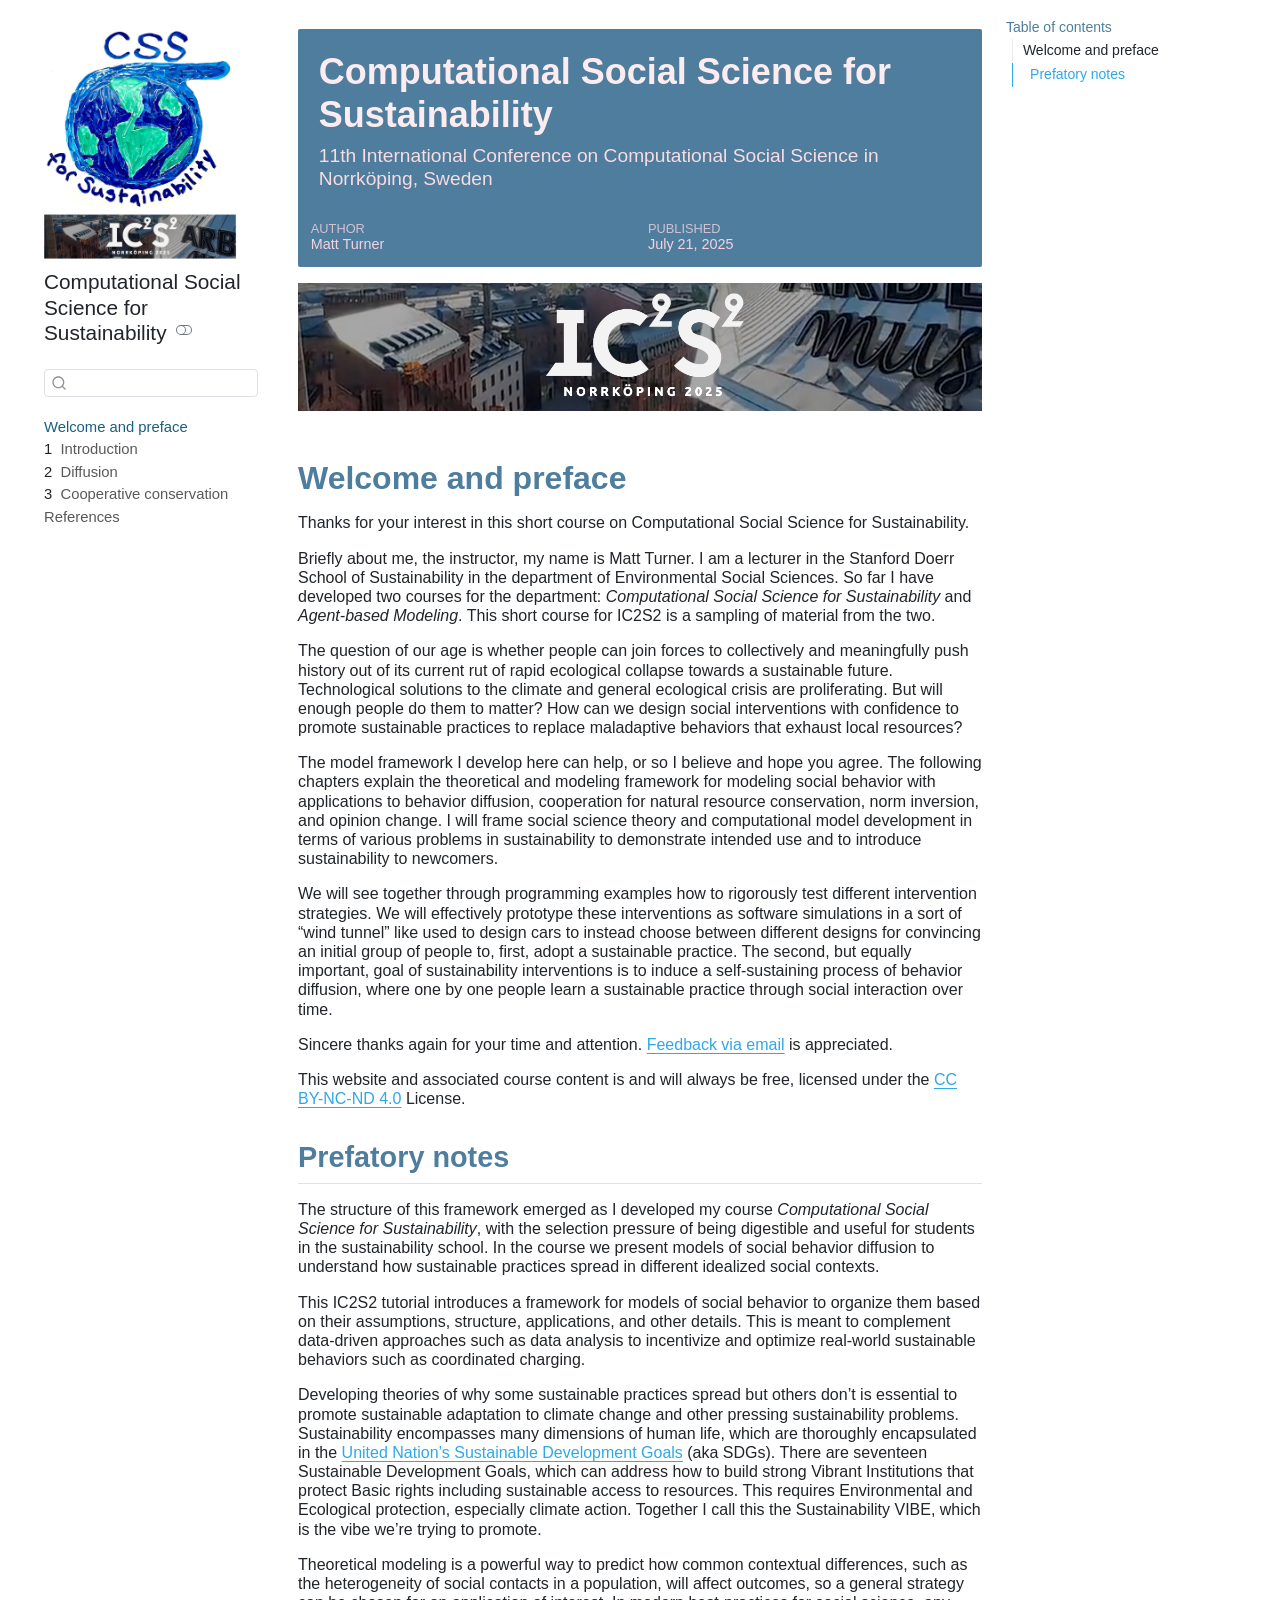
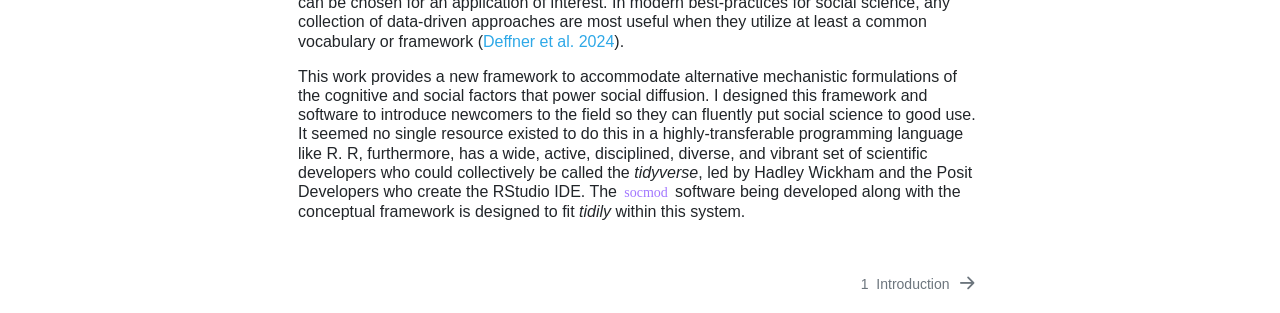
==== index.html @ 948d18f7 "Built site for gh-pages" ====
<!DOCTYPE html>
<html xmlns="http://www.w3.org/1999/xhtml" lang="en" xml:lang="en"><head>

<meta charset="utf-8">
<meta name="generator" content="quarto-1.7.27">

<meta name="viewport" content="width=device-width, initial-scale=1.0, user-scalable=yes">

<meta name="author" content="Matt Turner">
<meta name="dcterms.date" content="2025-07-21">

<title>Computational Social Science for Sustainability</title>
<style>
code{white-space: pre-wrap;}
span.smallcaps{font-variant: small-caps;}
div.columns{display: flex; gap: min(4vw, 1.5em);}
div.column{flex: auto; overflow-x: auto;}
div.hanging-indent{margin-left: 1.5em; text-indent: -1.5em;}
ul.task-list{list-style: none;}
ul.task-list li input[type="checkbox"] {
  width: 0.8em;
  margin: 0 0.8em 0.2em -1em; /* quarto-specific, see https://github.com/quarto-dev/quarto-cli/issues/4556 */ 
  vertical-align: middle;
}
/* CSS for citations */
div.csl-bib-body { }
div.csl-entry {
  clear: both;
  margin-bottom: 0em;
}
.hanging-indent div.csl-entry {
  margin-left:2em;
  text-indent:-2em;
}
div.csl-left-margin {
  min-width:2em;
  float:left;
}
div.csl-right-inline {
  margin-left:2em;
  padding-left:1em;
}
div.csl-indent {
  margin-left: 2em;
}</style>


<script src="site_libs/quarto-nav/quarto-nav.js"></script>
<script src="site_libs/quarto-nav/headroom.min.js"></script>
<script src="site_libs/clipboard/clipboard.min.js"></script>
<script src="site_libs/quarto-search/autocomplete.umd.js"></script>
<script src="site_libs/quarto-search/fuse.min.js"></script>
<script src="site_libs/quarto-search/quarto-search.js"></script>
<meta name="quarto:offset" content="./">
<link href="./intro.html" rel="next">
<script src="site_libs/quarto-html/quarto.js" type="module"></script>
<script src="site_libs/quarto-html/tabsets/tabsets.js" type="module"></script>
<script src="site_libs/quarto-html/popper.min.js"></script>
<script src="site_libs/quarto-html/tippy.umd.min.js"></script>
<script src="site_libs/quarto-html/anchor.min.js"></script>
<link href="site_libs/quarto-html/tippy.css" rel="stylesheet">
<link href="site_libs/quarto-html/quarto-syntax-highlighting-461959a8d42c1557bf4d45ac26041a3a.css" rel="stylesheet" class="quarto-color-scheme" id="quarto-text-highlighting-styles">
<link href="site_libs/quarto-html/quarto-syntax-highlighting-dark-b2ac4f073dc9ae3e7c4033d9166d02d9.css" rel="stylesheet" class="quarto-color-scheme quarto-color-alternate" id="quarto-text-highlighting-styles">
<link href="site_libs/quarto-html/quarto-syntax-highlighting-461959a8d42c1557bf4d45ac26041a3a.css" rel="stylesheet" class="quarto-color-scheme-extra" id="quarto-text-highlighting-styles">
<script src="site_libs/bootstrap/bootstrap.min.js"></script>
<link href="site_libs/bootstrap/bootstrap-icons.css" rel="stylesheet">
<link href="site_libs/bootstrap/bootstrap-3e77b230ce543805660c2f380925b0fe.min.css" rel="stylesheet" append-hash="true" class="quarto-color-scheme" id="quarto-bootstrap" data-mode="light">
<link href="site_libs/bootstrap/bootstrap-dark-8c6691cb4d7a5429a410e69681080e83.min.css" rel="stylesheet" append-hash="true" class="quarto-color-scheme quarto-color-alternate" id="quarto-bootstrap" data-mode="dark">
<link href="site_libs/bootstrap/bootstrap-3e77b230ce543805660c2f380925b0fe.min.css" rel="stylesheet" append-hash="true" class="quarto-color-scheme-extra" id="quarto-bootstrap" data-mode="light">
<script id="quarto-search-options" type="application/json">{
  "location": "sidebar",
  "copy-button": false,
  "collapse-after": 3,
  "panel-placement": "start",
  "type": "textbox",
  "limit": 50,
  "keyboard-shortcut": [
    "f",
    "/",
    "s"
  ],
  "show-item-context": false,
  "language": {
    "search-no-results-text": "No results",
    "search-matching-documents-text": "matching documents",
    "search-copy-link-title": "Copy link to search",
    "search-hide-matches-text": "Hide additional matches",
    "search-more-match-text": "more match in this document",
    "search-more-matches-text": "more matches in this document",
    "search-clear-button-title": "Clear",
    "search-text-placeholder": "",
    "search-detached-cancel-button-title": "Cancel",
    "search-submit-button-title": "Submit",
    "search-label": "Search"
  }
}</script>
<!-- header.html -->
<link rel="stylesheet" href="https://fonts.googleapis.com/css2?family=Inter:wght@200;300;400;500;600;700&amp;family=Source+Code+Pro:wght@400;500;600;700&amp;display=swap">



</head>

<body class="nav-sidebar floating quarto-light"><script id="quarto-html-before-body" type="application/javascript">
    const toggleBodyColorMode = (bsSheetEl) => {
      const mode = bsSheetEl.getAttribute("data-mode");
      const bodyEl = window.document.querySelector("body");
      if (mode === "dark") {
        bodyEl.classList.add("quarto-dark");
        bodyEl.classList.remove("quarto-light");
      } else {
        bodyEl.classList.add("quarto-light");
        bodyEl.classList.remove("quarto-dark");
      }
    }
    const toggleBodyColorPrimary = () => {
      const bsSheetEl = window.document.querySelector("link#quarto-bootstrap:not([rel=disabled-stylesheet])");
      if (bsSheetEl) {
        toggleBodyColorMode(bsSheetEl);
      }
    }
    window.setColorSchemeToggle = (alternate) => {
      const toggles = window.document.querySelectorAll('.quarto-color-scheme-toggle');
      for (let i=0; i < toggles.length; i++) {
        const toggle = toggles[i];
        if (toggle) {
          if (alternate) {
            toggle.classList.add("alternate");
          } else {
            toggle.classList.remove("alternate");
          }
        }
      }
    };
    const toggleColorMode = (alternate) => {
      // Switch the stylesheets
      const primaryStylesheets = window.document.querySelectorAll('link.quarto-color-scheme:not(.quarto-color-alternate)');
      const alternateStylesheets = window.document.querySelectorAll('link.quarto-color-scheme.quarto-color-alternate');
      manageTransitions('#quarto-margin-sidebar .nav-link', false);
      if (alternate) {
        // note: dark is layered on light, we don't disable primary!
        enableStylesheet(alternateStylesheets);
        for (const sheetNode of alternateStylesheets) {
          if (sheetNode.id === "quarto-bootstrap") {
            toggleBodyColorMode(sheetNode);
          }
        }
      } else {
        disableStylesheet(alternateStylesheets);
        enableStylesheet(primaryStylesheets)
        toggleBodyColorPrimary();
      }
      manageTransitions('#quarto-margin-sidebar .nav-link', true);
      // Switch the toggles
      window.setColorSchemeToggle(alternate)
      // Hack to workaround the fact that safari doesn't
      // properly recolor the scrollbar when toggling (#1455)
      if (navigator.userAgent.indexOf('Safari') > 0 && navigator.userAgent.indexOf('Chrome') == -1) {
        manageTransitions("body", false);
        window.scrollTo(0, 1);
        setTimeout(() => {
          window.scrollTo(0, 0);
          manageTransitions("body", true);
        }, 40);
      }
    }
    const disableStylesheet = (stylesheets) => {
      for (let i=0; i < stylesheets.length; i++) {
        const stylesheet = stylesheets[i];
        stylesheet.rel = 'disabled-stylesheet';
      }
    }
    const enableStylesheet = (stylesheets) => {
      for (let i=0; i < stylesheets.length; i++) {
        const stylesheet = stylesheets[i];
        if(stylesheet.rel !== 'stylesheet') { // for Chrome, which will still FOUC without this check
          stylesheet.rel = 'stylesheet';
        }
      }
    }
    const manageTransitions = (selector, allowTransitions) => {
      const els = window.document.querySelectorAll(selector);
      for (let i=0; i < els.length; i++) {
        const el = els[i];
        if (allowTransitions) {
          el.classList.remove('notransition');
        } else {
          el.classList.add('notransition');
        }
      }
    }
    const isFileUrl = () => {
      return window.location.protocol === 'file:';
    }
    window.hasAlternateSentinel = () => {
      let styleSentinel = getColorSchemeSentinel();
      if (styleSentinel !== null) {
        return styleSentinel === "alternate";
      } else {
        return false;
      }
    }
    const setStyleSentinel = (alternate) => {
      const value = alternate ? "alternate" : "default";
      if (!isFileUrl()) {
        window.localStorage.setItem("quarto-color-scheme", value);
      } else {
        localAlternateSentinel = value;
      }
    }
    const getColorSchemeSentinel = () => {
      if (!isFileUrl()) {
        const storageValue = window.localStorage.getItem("quarto-color-scheme");
        return storageValue != null ? storageValue : localAlternateSentinel;
      } else {
        return localAlternateSentinel;
      }
    }
    const toggleGiscusIfUsed = (isAlternate, darkModeDefault) => {
      const baseTheme = document.querySelector('#giscus-base-theme')?.value ?? 'light';
      const alternateTheme = document.querySelector('#giscus-alt-theme')?.value ?? 'dark';
      let newTheme = '';
      if(darkModeDefault) {
        newTheme = isAlternate ? baseTheme : alternateTheme;
      } else {
        newTheme = isAlternate ? alternateTheme : baseTheme;
      }
      const changeGiscusTheme = () => {
        // From: https://github.com/giscus/giscus/issues/336
        const sendMessage = (message) => {
          const iframe = document.querySelector('iframe.giscus-frame');
          if (!iframe) return;
          iframe.contentWindow.postMessage({ giscus: message }, 'https://giscus.app');
        }
        sendMessage({
          setConfig: {
            theme: newTheme
          }
        });
      }
      const isGiscussLoaded = window.document.querySelector('iframe.giscus-frame') !== null;
      if (isGiscussLoaded) {
        changeGiscusTheme();
      }
    };
    const darkModeDefault = false;
      document.querySelector('link#quarto-text-highlighting-styles.quarto-color-scheme-extra').rel = 'disabled-stylesheet';
      document.querySelector('link#quarto-bootstrap.quarto-color-scheme-extra').rel = 'disabled-stylesheet';
    let localAlternateSentinel = darkModeDefault ? 'alternate' : 'default';
    // Dark / light mode switch
    window.quartoToggleColorScheme = () => {
      // Read the current dark / light value
      let toAlternate = !window.hasAlternateSentinel();
      toggleColorMode(toAlternate);
      setStyleSentinel(toAlternate);
      toggleGiscusIfUsed(toAlternate, darkModeDefault);
    };
    // Switch to dark mode if need be
    if (window.hasAlternateSentinel()) {
      toggleColorMode(true);
    } else {
      toggleColorMode(false);
    }
  </script>

<div id="quarto-search-results"></div>
  <header id="quarto-header" class="headroom fixed-top">
  <nav class="quarto-secondary-nav">
    <div class="container-fluid d-flex">
      <button type="button" class="quarto-btn-toggle btn" data-bs-toggle="collapse" role="button" data-bs-target=".quarto-sidebar-collapse-item" aria-controls="quarto-sidebar" aria-expanded="false" aria-label="Toggle sidebar navigation" onclick="if (window.quartoToggleHeadroom) { window.quartoToggleHeadroom(); }">
        <i class="bi bi-layout-text-sidebar-reverse"></i>
      </button>
        <nav class="quarto-page-breadcrumbs" aria-label="breadcrumb"><ol class="breadcrumb"><li class="breadcrumb-item"><a href="./index.html">Welcome and preface</a></li></ol></nav>
        <a class="flex-grow-1" role="navigation" data-bs-toggle="collapse" data-bs-target=".quarto-sidebar-collapse-item" aria-controls="quarto-sidebar" aria-expanded="false" aria-label="Toggle sidebar navigation" onclick="if (window.quartoToggleHeadroom) { window.quartoToggleHeadroom(); }">      
        </a>
      <button type="button" class="btn quarto-search-button" aria-label="Search" onclick="window.quartoOpenSearch();">
        <i class="bi bi-search"></i>
      </button>
    </div>
  </nav>
</header>
<!-- content -->
<div id="quarto-content" class="quarto-container page-columns page-rows-contents page-layout-article">
<!-- sidebar -->
  <nav id="quarto-sidebar" class="sidebar collapse collapse-horizontal quarto-sidebar-collapse-item sidebar-navigation floating overflow-auto">
    <div class="pt-lg-2 mt-2 text-left sidebar-header sidebar-header-stacked">
      <a href="./index.html" class="sidebar-logo-link">
      <img src="./css4s-logo-2.png" alt="" class="sidebar-logo py-0 d-lg-inline d-none">
      </a>
    <div class="sidebar-title mb-0 py-0">
      <a href="./">Computational Social Science for Sustainability</a> 
        <div class="sidebar-tools-main">
  <a href="" class="quarto-color-scheme-toggle quarto-navigation-tool  px-1" onclick="window.quartoToggleColorScheme(); return false;" title="Toggle dark mode"><i class="bi"></i></a>
</div>
    </div>
      </div>
        <div class="mt-2 flex-shrink-0 align-items-center">
        <div class="sidebar-search">
        <div id="quarto-search" class="" title="Search"></div>
        </div>
        </div>
    <div class="sidebar-menu-container"> 
    <ul class="list-unstyled mt-1">
        <li class="sidebar-item">
  <div class="sidebar-item-container"> 
  <a href="./index.html" class="sidebar-item-text sidebar-link active">
 <span class="menu-text">Welcome and preface</span></a>
  </div>
</li>
        <li class="sidebar-item">
  <div class="sidebar-item-container"> 
  <a href="./intro.html" class="sidebar-item-text sidebar-link">
 <span class="menu-text"><span class="chapter-number">1</span>&nbsp; <span class="chapter-title">Introduction</span></span></a>
  </div>
</li>
        <li class="sidebar-item">
  <div class="sidebar-item-container"> 
  <a href="./diffusion.html" class="sidebar-item-text sidebar-link">
 <span class="menu-text"><span class="chapter-number">2</span>&nbsp; <span class="chapter-title">Diffusion</span></span></a>
  </div>
</li>
        <li class="sidebar-item">
  <div class="sidebar-item-container"> 
  <a href="./cooperation.html" class="sidebar-item-text sidebar-link">
 <span class="menu-text"><span class="chapter-number">3</span>&nbsp; <span class="chapter-title">Cooperative conservation</span></span></a>
  </div>
</li>
        <li class="sidebar-item">
  <div class="sidebar-item-container"> 
  <a href="./references.html" class="sidebar-item-text sidebar-link">
 <span class="menu-text">References</span></a>
  </div>
</li>
    </ul>
    </div>
</nav>
<div id="quarto-sidebar-glass" class="quarto-sidebar-collapse-item" data-bs-toggle="collapse" data-bs-target=".quarto-sidebar-collapse-item"></div>
<!-- margin-sidebar -->
    <div id="quarto-margin-sidebar" class="sidebar margin-sidebar">
        <nav id="TOC" role="doc-toc" class="toc-active">
    <h2 id="toc-title">Table of contents</h2>
   
  <ul>
  <li><a href="#welcome-and-preface" id="toc-welcome-and-preface" class="nav-link active" data-scroll-target="#welcome-and-preface">Welcome and preface</a>
  <ul class="collapse">
  <li><a href="#prefatory-notes" id="toc-prefatory-notes" class="nav-link" data-scroll-target="#prefatory-notes">Prefatory notes</a></li>
  </ul></li>
  </ul>
</nav>
    </div>
<!-- main -->
<main class="content" id="quarto-document-content">


<header id="title-block-header" class="quarto-title-block default">
<div class="quarto-title">
<h1 class="title">Computational Social Science for Sustainability</h1>
<p class="subtitle lead">11th International Conference on Computational Social Science in Norrköping, Sweden</p>
</div>



<div class="quarto-title-meta">

    <div>
    <div class="quarto-title-meta-heading">Author</div>
    <div class="quarto-title-meta-contents">
             <p>Matt Turner </p>
          </div>
  </div>
    
    <div>
    <div class="quarto-title-meta-heading">Published</div>
    <div class="quarto-title-meta-contents">
      <p class="date">July 21, 2025</p>
    </div>
  </div>
  
    
  </div>
  


</header>


<div class="quarto-figure quarto-figure-center">
<figure class="figure">
<p><img src="IC2S2-Logo-2.png" class="img-fluid quarto-figure quarto-figure-center figure-img" style="width:100.0%"></p>
</figure>
</div>
<section id="welcome-and-preface" class="level1 unnumbered">
<h1 class="unnumbered">Welcome and preface</h1>
<p>Thanks for your interest in this short course on Computational Social Science for Sustainability.</p>
<p>Briefly about me, the instructor, my name is Matt Turner. I am a lecturer in the Stanford Doerr School of Sustainability in the department of Environmental Social Sciences. So far I have developed two courses for the department: <em>Computational Social Science for Sustainability</em> and <em>Agent-based Modeling</em>. This short course for IC2S2 is a sampling of material from the two.</p>
<p>The question of our age is whether people can join forces to collectively and meaningfully push history out of its current rut of rapid ecological collapse towards a sustainable future. Technological solutions to the climate and general ecological crisis are proliferating. But will enough people do them to matter? How can we design social interventions with confidence to promote sustainable practices to replace maladaptive behaviors that exhaust local resources?</p>
<p>The model framework I develop here can help, or so I believe and hope you agree. The following chapters explain the theoretical and modeling framework for modeling social behavior with applications to behavior diffusion, cooperation for natural resource conservation, norm inversion, and opinion change. I will frame social science theory and computational model development in terms of various problems in sustainability to demonstrate intended use and to introduce sustainability to newcomers.</p>
<p>We will see together through programming examples how to rigorously test different intervention strategies. We will effectively prototype these interventions as software simulations in a sort of “wind tunnel” like used to design cars to instead choose between different designs for convincing an initial group of people to, first, adopt a sustainable practice. The second, but equally important, goal of sustainability interventions is to induce a self-sustaining process of behavior diffusion, where one by one people learn a sustainable practice through social interaction over time.</p>
<p>Sincere thanks again for your time and attention. <a href="mailto:maturner@stanford.edu">Feedback via email</a> is appreciated.</p>
<p>This website and associated course content is and will always be free, licensed under the <a href="https://creativecommons.org/licenses/by-nc-nd/4.0/">CC BY-NC-ND 4.0</a> License.</p>
<section id="prefatory-notes" class="level2">
<h2 class="anchored" data-anchor-id="prefatory-notes">Prefatory notes</h2>
<p>The structure of this framework emerged as I developed my course <em>Computational Social Science for Sustainability</em>, with the selection pressure of being digestible and useful for students in the sustainability school. In the course we present models of social behavior diffusion to understand how sustainable practices spread in different idealized social contexts.</p>
<p>This IC2S2 tutorial introduces a framework for models of social behavior to organize them based on their assumptions, structure, applications, and other details. This is meant to complement data-driven approaches such as data analysis to incentivize and optimize real-world sustainable behaviors such as coordinated charging.</p>
<p>Developing theories of why some sustainable practices spread but others don’t is essential to promote sustainable adaptation to climate change and other pressing sustainability problems. Sustainability encompasses many dimensions of human life, which are thoroughly encapsulated in the <a href="https://sdgs.un.org/goals">United Nation’s Sustainable Development Goals</a> (aka SDGs). There are seventeen Sustainable Development Goals, which can address how to build strong Vibrant Institutions that protect Basic rights including sustainable access to resources. This requires Environmental and Ecological protection, especially climate action. Together I call this the Sustainability VIBE, which is the vibe we’re trying to promote.</p>
<p>Theoretical modeling is a powerful way to predict how common contextual differences, such as the heterogeneity of social contacts in a population, will affect outcomes, so a general strategy can be chosen for an application of interest. In modern best-practices for social science, any collection of data-driven approaches are most useful when they utilize at least a common vocabulary or framework <span class="citation" data-cites="Deffner2024">(<a href="references.html#ref-Deffner2024" role="doc-biblioref">Deffner et al. 2024</a>)</span>.</p>
<p>This work provides a new framework to accommodate alternative mechanistic formulations of the cognitive and social factors that power social diffusion. I designed this framework and software to introduce newcomers to the field so they can fluently put social science to good use. It seemed no single resource existed to do this in a highly-transferable programming language like R. R, furthermore, has a wide, active, disciplined, diverse, and vibrant set of scientific developers who could collectively be called the <em>tidyverse</em>, led by Hadley Wickham and the Posit Developers who create the RStudio IDE. The <code>socmod</code> software being developed along with the conceptual framework is designed to fit <em>tidily</em> within this system.</p>


<div id="refs" class="references csl-bib-body hanging-indent" data-entry-spacing="0" role="list" style="display: none">
<div id="ref-Deffner2024" class="csl-entry" role="listitem">
Deffner, Dominik, Natalia Fedorova, Jeffrey Andrews, and Richard McElreath. 2024. <span>“<span class="nocase">Bridging theory and data: A computational workflow for cultural evolution</span>.”</span> <em>Proceedings of the National Academy of Sciences of the United States of America</em> 121 (48): 1–11. <a href="https://doi.org/10.1073/pnas.2322887121">https://doi.org/10.1073/pnas.2322887121</a>.
</div>
</div>
</section>
</section>

</main> <!-- /main -->
<script id="quarto-html-after-body" type="application/javascript">
  window.document.addEventListener("DOMContentLoaded", function (event) {
    // Ensure there is a toggle, if there isn't float one in the top right
    if (window.document.querySelector('.quarto-color-scheme-toggle') === null) {
      const a = window.document.createElement('a');
      a.classList.add('top-right');
      a.classList.add('quarto-color-scheme-toggle');
      a.href = "";
      a.onclick = function() { try { window.quartoToggleColorScheme(); } catch {} return false; };
      const i = window.document.createElement("i");
      i.classList.add('bi');
      a.appendChild(i);
      window.document.body.appendChild(a);
    }
    window.setColorSchemeToggle(window.hasAlternateSentinel())
    const icon = "";
    const anchorJS = new window.AnchorJS();
    anchorJS.options = {
      placement: 'right',
      icon: icon
    };
    anchorJS.add('.anchored');
    const isCodeAnnotation = (el) => {
      for (const clz of el.classList) {
        if (clz.startsWith('code-annotation-')) {                     
          return true;
        }
      }
      return false;
    }
    const onCopySuccess = function(e) {
      // button target
      const button = e.trigger;
      // don't keep focus
      button.blur();
      // flash "checked"
      button.classList.add('code-copy-button-checked');
      var currentTitle = button.getAttribute("title");
      button.setAttribute("title", "Copied!");
      let tooltip;
      if (window.bootstrap) {
        button.setAttribute("data-bs-toggle", "tooltip");
        button.setAttribute("data-bs-placement", "left");
        button.setAttribute("data-bs-title", "Copied!");
        tooltip = new bootstrap.Tooltip(button, 
          { trigger: "manual", 
            customClass: "code-copy-button-tooltip",
            offset: [0, -8]});
        tooltip.show();    
      }
      setTimeout(function() {
        if (tooltip) {
          tooltip.hide();
          button.removeAttribute("data-bs-title");
          button.removeAttribute("data-bs-toggle");
          button.removeAttribute("data-bs-placement");
        }
        button.setAttribute("title", currentTitle);
        button.classList.remove('code-copy-button-checked');
      }, 1000);
      // clear code selection
      e.clearSelection();
    }
    const getTextToCopy = function(trigger) {
        const codeEl = trigger.previousElementSibling.cloneNode(true);
        for (const childEl of codeEl.children) {
          if (isCodeAnnotation(childEl)) {
            childEl.remove();
          }
        }
        return codeEl.innerText;
    }
    const clipboard = new window.ClipboardJS('.code-copy-button:not([data-in-quarto-modal])', {
      text: getTextToCopy
    });
    clipboard.on('success', onCopySuccess);
    if (window.document.getElementById('quarto-embedded-source-code-modal')) {
      const clipboardModal = new window.ClipboardJS('.code-copy-button[data-in-quarto-modal]', {
        text: getTextToCopy,
        container: window.document.getElementById('quarto-embedded-source-code-modal')
      });
      clipboardModal.on('success', onCopySuccess);
    }
      var localhostRegex = new RegExp(/^(?:http|https):\/\/localhost\:?[0-9]*\//);
      var mailtoRegex = new RegExp(/^mailto:/);
        var filterRegex = new RegExp('/' + window.location.host + '/');
      var isInternal = (href) => {
          return filterRegex.test(href) || localhostRegex.test(href) || mailtoRegex.test(href);
      }
      // Inspect non-navigation links and adorn them if external
     var links = window.document.querySelectorAll('a[href]:not(.nav-link):not(.navbar-brand):not(.toc-action):not(.sidebar-link):not(.sidebar-item-toggle):not(.pagination-link):not(.no-external):not([aria-hidden]):not(.dropdown-item):not(.quarto-navigation-tool):not(.about-link)');
      for (var i=0; i<links.length; i++) {
        const link = links[i];
        if (!isInternal(link.href)) {
          // undo the damage that might have been done by quarto-nav.js in the case of
          // links that we want to consider external
          if (link.dataset.originalHref !== undefined) {
            link.href = link.dataset.originalHref;
          }
        }
      }
    function tippyHover(el, contentFn, onTriggerFn, onUntriggerFn) {
      const config = {
        allowHTML: true,
        maxWidth: 500,
        delay: 100,
        arrow: false,
        appendTo: function(el) {
            return el.parentElement;
        },
        interactive: true,
        interactiveBorder: 10,
        theme: 'quarto',
        placement: 'bottom-start',
      };
      if (contentFn) {
        config.content = contentFn;
      }
      if (onTriggerFn) {
        config.onTrigger = onTriggerFn;
      }
      if (onUntriggerFn) {
        config.onUntrigger = onUntriggerFn;
      }
      window.tippy(el, config); 
    }
    const noterefs = window.document.querySelectorAll('a[role="doc-noteref"]');
    for (var i=0; i<noterefs.length; i++) {
      const ref = noterefs[i];
      tippyHover(ref, function() {
        // use id or data attribute instead here
        let href = ref.getAttribute('data-footnote-href') || ref.getAttribute('href');
        try { href = new URL(href).hash; } catch {}
        const id = href.replace(/^#\/?/, "");
        const note = window.document.getElementById(id);
        if (note) {
          return note.innerHTML;
        } else {
          return "";
        }
      });
    }
    const xrefs = window.document.querySelectorAll('a.quarto-xref');
    const processXRef = (id, note) => {
      // Strip column container classes
      const stripColumnClz = (el) => {
        el.classList.remove("page-full", "page-columns");
        if (el.children) {
          for (const child of el.children) {
            stripColumnClz(child);
          }
        }
      }
      stripColumnClz(note)
      if (id === null || id.startsWith('sec-')) {
        // Special case sections, only their first couple elements
        const container = document.createElement("div");
        if (note.children && note.children.length > 2) {
          container.appendChild(note.children[0].cloneNode(true));
          for (let i = 1; i < note.children.length; i++) {
            const child = note.children[i];
            if (child.tagName === "P" && child.innerText === "") {
              continue;
            } else {
              container.appendChild(child.cloneNode(true));
              break;
            }
          }
          if (window.Quarto?.typesetMath) {
            window.Quarto.typesetMath(container);
          }
          return container.innerHTML
        } else {
          if (window.Quarto?.typesetMath) {
            window.Quarto.typesetMath(note);
          }
          return note.innerHTML;
        }
      } else {
        // Remove any anchor links if they are present
        const anchorLink = note.querySelector('a.anchorjs-link');
        if (anchorLink) {
          anchorLink.remove();
        }
        if (window.Quarto?.typesetMath) {
          window.Quarto.typesetMath(note);
        }
        if (note.classList.contains("callout")) {
          return note.outerHTML;
        } else {
          return note.innerHTML;
        }
      }
    }
    for (var i=0; i<xrefs.length; i++) {
      const xref = xrefs[i];
      tippyHover(xref, undefined, function(instance) {
        instance.disable();
        let url = xref.getAttribute('href');
        let hash = undefined; 
        if (url.startsWith('#')) {
          hash = url;
        } else {
          try { hash = new URL(url).hash; } catch {}
        }
        if (hash) {
          const id = hash.replace(/^#\/?/, "");
          const note = window.document.getElementById(id);
          if (note !== null) {
            try {
              const html = processXRef(id, note.cloneNode(true));
              instance.setContent(html);
            } finally {
              instance.enable();
              instance.show();
            }
          } else {
            // See if we can fetch this
            fetch(url.split('#')[0])
            .then(res => res.text())
            .then(html => {
              const parser = new DOMParser();
              const htmlDoc = parser.parseFromString(html, "text/html");
              const note = htmlDoc.getElementById(id);
              if (note !== null) {
                const html = processXRef(id, note);
                instance.setContent(html);
              } 
            }).finally(() => {
              instance.enable();
              instance.show();
            });
          }
        } else {
          // See if we can fetch a full url (with no hash to target)
          // This is a special case and we should probably do some content thinning / targeting
          fetch(url)
          .then(res => res.text())
          .then(html => {
            const parser = new DOMParser();
            const htmlDoc = parser.parseFromString(html, "text/html");
            const note = htmlDoc.querySelector('main.content');
            if (note !== null) {
              // This should only happen for chapter cross references
              // (since there is no id in the URL)
              // remove the first header
              if (note.children.length > 0 && note.children[0].tagName === "HEADER") {
                note.children[0].remove();
              }
              const html = processXRef(null, note);
              instance.setContent(html);
            } 
          }).finally(() => {
            instance.enable();
            instance.show();
          });
        }
      }, function(instance) {
      });
    }
        let selectedAnnoteEl;
        const selectorForAnnotation = ( cell, annotation) => {
          let cellAttr = 'data-code-cell="' + cell + '"';
          let lineAttr = 'data-code-annotation="' +  annotation + '"';
          const selector = 'span[' + cellAttr + '][' + lineAttr + ']';
          return selector;
        }
        const selectCodeLines = (annoteEl) => {
          const doc = window.document;
          const targetCell = annoteEl.getAttribute("data-target-cell");
          const targetAnnotation = annoteEl.getAttribute("data-target-annotation");
          const annoteSpan = window.document.querySelector(selectorForAnnotation(targetCell, targetAnnotation));
          const lines = annoteSpan.getAttribute("data-code-lines").split(",");
          const lineIds = lines.map((line) => {
            return targetCell + "-" + line;
          })
          let top = null;
          let height = null;
          let parent = null;
          if (lineIds.length > 0) {
              //compute the position of the single el (top and bottom and make a div)
              const el = window.document.getElementById(lineIds[0]);
              top = el.offsetTop;
              height = el.offsetHeight;
              parent = el.parentElement.parentElement;
            if (lineIds.length > 1) {
              const lastEl = window.document.getElementById(lineIds[lineIds.length - 1]);
              const bottom = lastEl.offsetTop + lastEl.offsetHeight;
              height = bottom - top;
            }
            if (top !== null && height !== null && parent !== null) {
              // cook up a div (if necessary) and position it 
              let div = window.document.getElementById("code-annotation-line-highlight");
              if (div === null) {
                div = window.document.createElement("div");
                div.setAttribute("id", "code-annotation-line-highlight");
                div.style.position = 'absolute';
                parent.appendChild(div);
              }
              div.style.top = top - 2 + "px";
              div.style.height = height + 4 + "px";
              div.style.left = 0;
              let gutterDiv = window.document.getElementById("code-annotation-line-highlight-gutter");
              if (gutterDiv === null) {
                gutterDiv = window.document.createElement("div");
                gutterDiv.setAttribute("id", "code-annotation-line-highlight-gutter");
                gutterDiv.style.position = 'absolute';
                const codeCell = window.document.getElementById(targetCell);
                const gutter = codeCell.querySelector('.code-annotation-gutter');
                gutter.appendChild(gutterDiv);
              }
              gutterDiv.style.top = top - 2 + "px";
              gutterDiv.style.height = height + 4 + "px";
            }
            selectedAnnoteEl = annoteEl;
          }
        };
        const unselectCodeLines = () => {
          const elementsIds = ["code-annotation-line-highlight", "code-annotation-line-highlight-gutter"];
          elementsIds.forEach((elId) => {
            const div = window.document.getElementById(elId);
            if (div) {
              div.remove();
            }
          });
          selectedAnnoteEl = undefined;
        };
          // Handle positioning of the toggle
      window.addEventListener(
        "resize",
        throttle(() => {
          elRect = undefined;
          if (selectedAnnoteEl) {
            selectCodeLines(selectedAnnoteEl);
          }
        }, 10)
      );
      function throttle(fn, ms) {
      let throttle = false;
      let timer;
        return (...args) => {
          if(!throttle) { // first call gets through
              fn.apply(this, args);
              throttle = true;
          } else { // all the others get throttled
              if(timer) clearTimeout(timer); // cancel #2
              timer = setTimeout(() => {
                fn.apply(this, args);
                timer = throttle = false;
              }, ms);
          }
        };
      }
        // Attach click handler to the DT
        const annoteDls = window.document.querySelectorAll('dt[data-target-cell]');
        for (const annoteDlNode of annoteDls) {
          annoteDlNode.addEventListener('click', (event) => {
            const clickedEl = event.target;
            if (clickedEl !== selectedAnnoteEl) {
              unselectCodeLines();
              const activeEl = window.document.querySelector('dt[data-target-cell].code-annotation-active');
              if (activeEl) {
                activeEl.classList.remove('code-annotation-active');
              }
              selectCodeLines(clickedEl);
              clickedEl.classList.add('code-annotation-active');
            } else {
              // Unselect the line
              unselectCodeLines();
              clickedEl.classList.remove('code-annotation-active');
            }
          });
        }
    const findCites = (el) => {
      const parentEl = el.parentElement;
      if (parentEl) {
        const cites = parentEl.dataset.cites;
        if (cites) {
          return {
            el,
            cites: cites.split(' ')
          };
        } else {
          return findCites(el.parentElement)
        }
      } else {
        return undefined;
      }
    };
    var bibliorefs = window.document.querySelectorAll('a[role="doc-biblioref"]');
    for (var i=0; i<bibliorefs.length; i++) {
      const ref = bibliorefs[i];
      const citeInfo = findCites(ref);
      if (citeInfo) {
        tippyHover(citeInfo.el, function() {
          var popup = window.document.createElement('div');
          citeInfo.cites.forEach(function(cite) {
            var citeDiv = window.document.createElement('div');
            citeDiv.classList.add('hanging-indent');
            citeDiv.classList.add('csl-entry');
            var biblioDiv = window.document.getElementById('ref-' + cite);
            if (biblioDiv) {
              citeDiv.innerHTML = biblioDiv.innerHTML;
            }
            popup.appendChild(citeDiv);
          });
          return popup.innerHTML;
        });
      }
    }
  });
  </script>
<nav class="page-navigation">
  <div class="nav-page nav-page-previous">
  </div>
  <div class="nav-page nav-page-next">
      <a href="./intro.html" class="pagination-link" aria-label="Introduction">
        <span class="nav-page-text"><span class="chapter-number">1</span>&nbsp; <span class="chapter-title">Introduction</span></span> <i class="bi bi-arrow-right-short"></i>
      </a>
  </div>
</nav>
</div> <!-- /content -->




</body></html>
---- site_libs/quarto-html/tippy.css ----
.tippy-box[data-animation=fade][data-state=hidden]{opacity:0}[data-tippy-root]{max-width:calc(100vw - 10px)}.tippy-box{position:relative;background-color:#333;color:#fff;border-radius:4px;font-size:14px;line-height:1.4;white-space:normal;outline:0;transition-property:transform,visibility,opacity}.tippy-box[data-placement^=top]>.tippy-arrow{bottom:0}.tippy-box[data-placement^=top]>.tippy-arrow:before{bottom:-7px;left:0;border-width:8px 8px 0;border-top-color:initial;transform-origin:center top}.tippy-box[data-placement^=bottom]>.tippy-arrow{top:0}.tippy-box[data-placement^=bottom]>.tippy-arrow:before{top:-7px;left:0;border-width:0 8px 8px;border-bottom-color:initial;transform-origin:center bottom}.tippy-box[data-placement^=left]>.tippy-arrow{right:0}.tippy-box[data-placement^=left]>.tippy-arrow:before{border-width:8px 0 8px 8px;border-left-color:initial;right:-7px;transform-origin:center left}.tippy-box[data-placement^=right]>.tippy-arrow{left:0}.tippy-box[data-placement^=right]>.tippy-arrow:before{left:-7px;border-width:8px 8px 8px 0;border-right-color:initial;transform-origin:center right}.tippy-box[data-inertia][data-state=visible]{transition-timing-function:cubic-bezier(.54,1.5,.38,1.11)}.tippy-arrow{width:16px;height:16px;color:#333}.tippy-arrow:before{content:"";position:absolute;border-color:transparent;border-style:solid}.tippy-content{position:relative;padding:5px 9px;z-index:1}
---- site_libs/quarto-html/quarto-syntax-highlighting-461959a8d42c1557bf4d45ac26041a3a.css ----
/* quarto syntax highlight colors */
:root {
  --quarto-hl-ot-color: #003B4F;
  --quarto-hl-at-color: #657422;
  --quarto-hl-ss-color: #20794D;
  --quarto-hl-an-color: #5E5E5E;
  --quarto-hl-fu-color: #4758AB;
  --quarto-hl-st-color: #20794D;
  --quarto-hl-cf-color: #003B4F;
  --quarto-hl-op-color: #5E5E5E;
  --quarto-hl-er-color: #AD0000;
  --quarto-hl-bn-color: #AD0000;
  --quarto-hl-al-color: #AD0000;
  --quarto-hl-va-color: #111111;
  --quarto-hl-bu-color: inherit;
  --quarto-hl-ex-color: inherit;
  --quarto-hl-pp-color: #AD0000;
  --quarto-hl-in-color: #5E5E5E;
  --quarto-hl-vs-color: #20794D;
  --quarto-hl-wa-color: #5E5E5E;
  --quarto-hl-do-color: #5E5E5E;
  --quarto-hl-im-color: #00769E;
  --quarto-hl-ch-color: #20794D;
  --quarto-hl-dt-color: #AD0000;
  --quarto-hl-fl-color: #AD0000;
  --quarto-hl-co-color: #5E5E5E;
  --quarto-hl-cv-color: #5E5E5E;
  --quarto-hl-cn-color: #8f5902;
  --quarto-hl-sc-color: #5E5E5E;
  --quarto-hl-dv-color: #AD0000;
  --quarto-hl-kw-color: #003B4F;
}

/* other quarto variables */
:root {
  --quarto-font-monospace: "Source Code Pro Medium";
}

:root {
  --quarto-font-monospace: "Source Code Pro Light";
}

/* syntax highlight based on Pandoc's rules */
pre > code.sourceCode > span {
  color: #003B4F;
}

code.sourceCode > span {
  color: #003B4F;
}

div.sourceCode,
div.sourceCode pre.sourceCode {
  color: #003B4F;
}

/* Normal */
code span {
  color: #003B4F;
}

/* Alert */
code span.al {
  color: #AD0000;
  font-style: inherit;
}

/* Annotation */
code span.an {
  color: #5E5E5E;
  font-style: inherit;
}

/* Attribute */
code span.at {
  color: #657422;
  font-style: inherit;
}

/* BaseN */
code span.bn {
  color: #AD0000;
  font-style: inherit;
}

/* BuiltIn */
code span.bu {
  font-style: inherit;
}

/* ControlFlow */
code span.cf {
  color: #003B4F;
  font-weight: bold;
  font-style: inherit;
}

/* Char */
code span.ch {
  color: #20794D;
  font-style: inherit;
}

/* Constant */
code span.cn {
  color: #8f5902;
  font-style: inherit;
}

/* Comment */
code span.co {
  color: #5E5E5E;
  font-style: inherit;
}

/* CommentVar */
code span.cv {
  color: #5E5E5E;
  font-style: italic;
}

/* Documentation */
code span.do {
  color: #5E5E5E;
  font-style: italic;
}

/* DataType */
code span.dt {
  color: #AD0000;
  font-style: inherit;
}

/* DecVal */
code span.dv {
  color: #AD0000;
  font-style: inherit;
}

/* Error */
code span.er {
  color: #AD0000;
  font-style: inherit;
}

/* Extension */
code span.ex {
  font-style: inherit;
}

/* Float */
code span.fl {
  color: #AD0000;
  font-style: inherit;
}

/* Function */
code span.fu {
  color: #4758AB;
  font-style: inherit;
}

/* Import */
code span.im {
  color: #00769E;
  font-style: inherit;
}

/* Information */
code span.in {
  color: #5E5E5E;
  font-style: inherit;
}

/* Keyword */
code span.kw {
  color: #003B4F;
  font-weight: bold;
  font-style: inherit;
}

/* Operator */
code span.op {
  color: #5E5E5E;
  font-style: inherit;
}

/* Other */
code span.ot {
  color: #003B4F;
  font-style: inherit;
}

/* Preprocessor */
code span.pp {
  color: #AD0000;
  font-style: inherit;
}

/* SpecialChar */
code span.sc {
  color: #5E5E5E;
  font-style: inherit;
}

/* SpecialString */
code span.ss {
  color: #20794D;
  font-style: inherit;
}

/* String */
code span.st {
  color: #20794D;
  font-style: inherit;
}

/* Variable */
code span.va {
  color: #111111;
  font-style: inherit;
}

/* VerbatimString */
code span.vs {
  color: #20794D;
  font-style: inherit;
}

/* Warning */
code span.wa {
  color: #5E5E5E;
  font-style: italic;
}

.prevent-inlining {
  content: "</";
}

/*# sourceMappingURL=1d0c49397ea91c7949151dc797e14ef4.css.map */
---- site_libs/quarto-html/quarto-syntax-highlighting-dark-b2ac4f073dc9ae3e7c4033d9166d02d9.css ----
/* quarto syntax highlight colors */
:root {
  --quarto-hl-al-color: #f07178;
  --quarto-hl-an-color: #d4d0ab;
  --quarto-hl-at-color: #00e0e0;
  --quarto-hl-bn-color: #d4d0ab;
  --quarto-hl-bu-color: #abe338;
  --quarto-hl-ch-color: #abe338;
  --quarto-hl-co-color: #f8f8f2;
  --quarto-hl-cv-color: #ffd700;
  --quarto-hl-cn-color: #ffd700;
  --quarto-hl-cf-color: #ffa07a;
  --quarto-hl-dt-color: #ffa07a;
  --quarto-hl-dv-color: #d4d0ab;
  --quarto-hl-do-color: #f8f8f2;
  --quarto-hl-er-color: #f07178;
  --quarto-hl-ex-color: #00e0e0;
  --quarto-hl-fl-color: #d4d0ab;
  --quarto-hl-fu-color: #ffa07a;
  --quarto-hl-im-color: #abe338;
  --quarto-hl-in-color: #d4d0ab;
  --quarto-hl-kw-color: #ffa07a;
  --quarto-hl-op-color: #ffa07a;
  --quarto-hl-ot-color: #00e0e0;
  --quarto-hl-pp-color: #dcc6e0;
  --quarto-hl-re-color: #00e0e0;
  --quarto-hl-sc-color: #abe338;
  --quarto-hl-ss-color: #abe338;
  --quarto-hl-st-color: #abe338;
  --quarto-hl-va-color: #00e0e0;
  --quarto-hl-vs-color: #abe338;
  --quarto-hl-wa-color: #dcc6e0;
}

/* other quarto variables */
:root {
  --quarto-font-monospace: "Source Code Pro Medium";
}

:root {
  --quarto-font-monospace: "Source Code Pro Light";
}

/* syntax highlight based on Pandoc's rules */
pre > code.sourceCode > span {
  color: #f8f8f2;
}

code.sourceCode > span {
  color: #f8f8f2;
}

div.sourceCode,
div.sourceCode pre.sourceCode {
  color: #f8f8f2;
}

/* Normal */
code span {
  color: #f8f8f2;
}

/* Alert */
code span.al {
  color: #f07178;
}

/* Annotation */
code span.an {
  color: #d4d0ab;
}

/* Attribute */
code span.at {
  color: #00e0e0;
}

/* BaseN */
code span.bn {
  color: #d4d0ab;
}

/* BuiltIn */
code span.bu {
  color: #abe338;
}

/* ControlFlow */
code span.cf {
  font-weight: bold;
  color: #ffa07a;
}

/* Char */
code span.ch {
  color: #abe338;
}

/* Constant */
code span.cn {
  color: #ffd700;
}

/* Comment */
code span.co {
  font-style: italic;
  color: #f8f8f2;
}

/* CommentVar */
code span.cv {
  color: #ffd700;
}

/* Documentation */
code span.do {
  color: #f8f8f2;
}

/* DataType */
code span.dt {
  color: #ffa07a;
}

/* DecVal */
code span.dv {
  color: #d4d0ab;
}

/* Error */
code span.er {
  color: #f07178;
  text-decoration: underline;
}

/* Extension */
code span.ex {
  font-weight: bold;
  color: #00e0e0;
}

/* Float */
code span.fl {
  color: #d4d0ab;
}

/* Function */
code span.fu {
  color: #ffa07a;
}

/* Import */
code span.im {
  color: #abe338;
}

/* Information */
code span.in {
  color: #d4d0ab;
}

/* Keyword */
code span.kw {
  font-weight: bold;
  color: #ffa07a;
}

/* Operator */
code span.op {
  color: #ffa07a;
}

/* Other */
code span.ot {
  color: #00e0e0;
}

/* Preprocessor */
code span.pp {
  color: #dcc6e0;
}

/* RegionMarker */
code span.re {
  background-color: #f8f8f2;
  color: #00e0e0;
}

/* SpecialChar */
code span.sc {
  color: #abe338;
}

/* SpecialString */
code span.ss {
  color: #abe338;
}

/* String */
code span.st {
  color: #abe338;
}

/* Variable */
code span.va {
  color: #00e0e0;
}

/* VerbatimString */
code span.vs {
  color: #abe338;
}

/* Warning */
code span.wa {
  color: #dcc6e0;
}

.prevent-inlining {
  content: "</";
}

/*# sourceMappingURL=57a38bf560ba1be8be2be4a95b8dcfba.css.map */
---- site_libs/quarto-html/quarto-syntax-highlighting-461959a8d42c1557bf4d45ac26041a3a.css ----
/* quarto syntax highlight colors */
:root {
  --quarto-hl-ot-color: #003B4F;
  --quarto-hl-at-color: #657422;
  --quarto-hl-ss-color: #20794D;
  --quarto-hl-an-color: #5E5E5E;
  --quarto-hl-fu-color: #4758AB;
  --quarto-hl-st-color: #20794D;
  --quarto-hl-cf-color: #003B4F;
  --quarto-hl-op-color: #5E5E5E;
  --quarto-hl-er-color: #AD0000;
  --quarto-hl-bn-color: #AD0000;
  --quarto-hl-al-color: #AD0000;
  --quarto-hl-va-color: #111111;
  --quarto-hl-bu-color: inherit;
  --quarto-hl-ex-color: inherit;
  --quarto-hl-pp-color: #AD0000;
  --quarto-hl-in-color: #5E5E5E;
  --quarto-hl-vs-color: #20794D;
  --quarto-hl-wa-color: #5E5E5E;
  --quarto-hl-do-color: #5E5E5E;
  --quarto-hl-im-color: #00769E;
  --quarto-hl-ch-color: #20794D;
  --quarto-hl-dt-color: #AD0000;
  --quarto-hl-fl-color: #AD0000;
  --quarto-hl-co-color: #5E5E5E;
  --quarto-hl-cv-color: #5E5E5E;
  --quarto-hl-cn-color: #8f5902;
  --quarto-hl-sc-color: #5E5E5E;
  --quarto-hl-dv-color: #AD0000;
  --quarto-hl-kw-color: #003B4F;
}

/* other quarto variables */
:root {
  --quarto-font-monospace: "Source Code Pro Medium";
}

:root {
  --quarto-font-monospace: "Source Code Pro Light";
}

/* syntax highlight based on Pandoc's rules */
pre > code.sourceCode > span {
  color: #003B4F;
}

code.sourceCode > span {
  color: #003B4F;
}

div.sourceCode,
div.sourceCode pre.sourceCode {
  color: #003B4F;
}

/* Normal */
code span {
  color: #003B4F;
}

/* Alert */
code span.al {
  color: #AD0000;
  font-style: inherit;
}

/* Annotation */
code span.an {
  color: #5E5E5E;
  font-style: inherit;
}

/* Attribute */
code span.at {
  color: #657422;
  font-style: inherit;
}

/* BaseN */
code span.bn {
  color: #AD0000;
  font-style: inherit;
}

/* BuiltIn */
code span.bu {
  font-style: inherit;
}

/* ControlFlow */
code span.cf {
  color: #003B4F;
  font-weight: bold;
  font-style: inherit;
}

/* Char */
code span.ch {
  color: #20794D;
  font-style: inherit;
}

/* Constant */
code span.cn {
  color: #8f5902;
  font-style: inherit;
}

/* Comment */
code span.co {
  color: #5E5E5E;
  font-style: inherit;
}

/* CommentVar */
code span.cv {
  color: #5E5E5E;
  font-style: italic;
}

/* Documentation */
code span.do {
  color: #5E5E5E;
  font-style: italic;
}

/* DataType */
code span.dt {
  color: #AD0000;
  font-style: inherit;
}

/* DecVal */
code span.dv {
  color: #AD0000;
  font-style: inherit;
}

/* Error */
code span.er {
  color: #AD0000;
  font-style: inherit;
}

/* Extension */
code span.ex {
  font-style: inherit;
}

/* Float */
code span.fl {
  color: #AD0000;
  font-style: inherit;
}

/* Function */
code span.fu {
  color: #4758AB;
  font-style: inherit;
}

/* Import */
code span.im {
  color: #00769E;
  font-style: inherit;
}

/* Information */
code span.in {
  color: #5E5E5E;
  font-style: inherit;
}

/* Keyword */
code span.kw {
  color: #003B4F;
  font-weight: bold;
  font-style: inherit;
}

/* Operator */
code span.op {
  color: #5E5E5E;
  font-style: inherit;
}

/* Other */
code span.ot {
  color: #003B4F;
  font-style: inherit;
}

/* Preprocessor */
code span.pp {
  color: #AD0000;
  font-style: inherit;
}

/* SpecialChar */
code span.sc {
  color: #5E5E5E;
  font-style: inherit;
}

/* SpecialString */
code span.ss {
  color: #20794D;
  font-style: inherit;
}

/* String */
code span.st {
  color: #20794D;
  font-style: inherit;
}

/* Variable */
code span.va {
  color: #111111;
  font-style: inherit;
}

/* VerbatimString */
code span.vs {
  color: #20794D;
  font-style: inherit;
}

/* Warning */
code span.wa {
  color: #5E5E5E;
  font-style: italic;
}

.prevent-inlining {
  content: "</";
}

/*# sourceMappingURL=1d0c49397ea91c7949151dc797e14ef4.css.map */
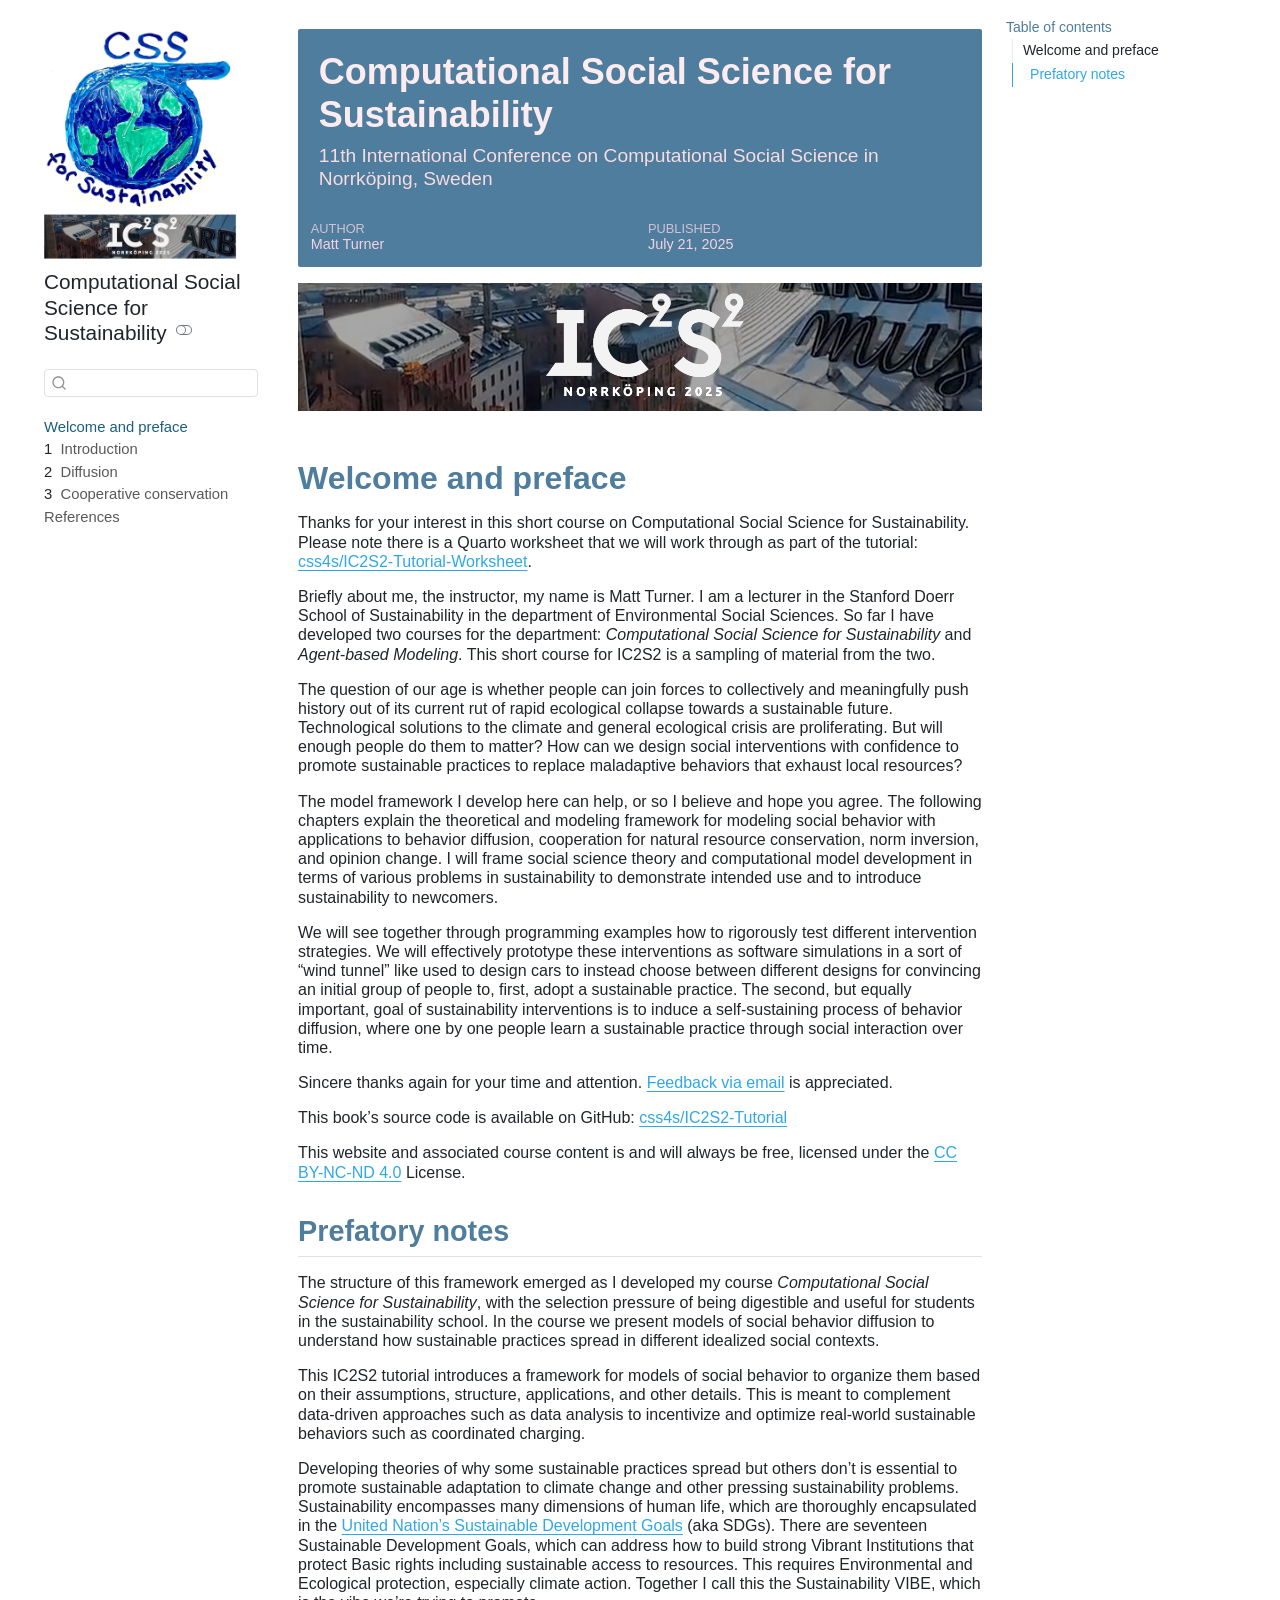
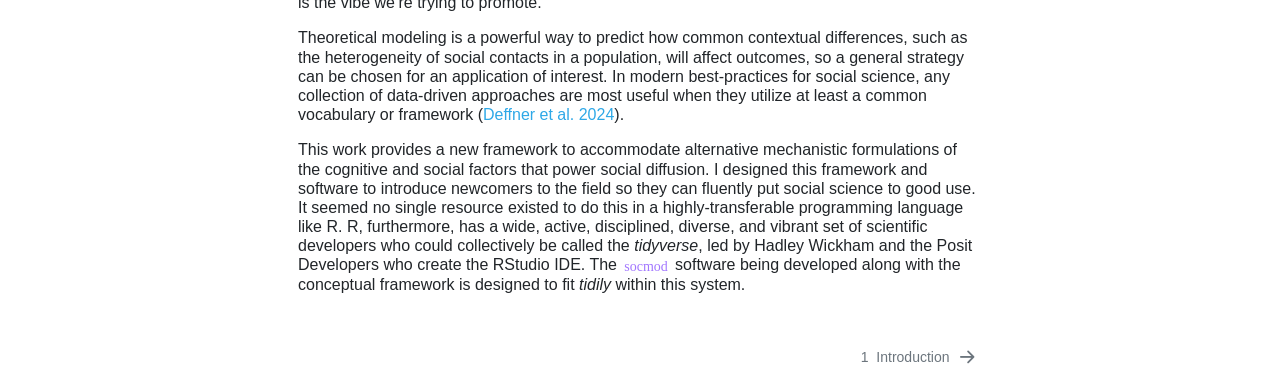
==== commit 76dc873f: "Built site for gh-pages" ====
--- a/index.html
+++ b/index.html
@@ -391,12 +391,13 @@
 </div>
 <section id="welcome-and-preface" class="level1 unnumbered">
 <h1 class="unnumbered">Welcome and preface</h1>
-<p>Thanks for your interest in this short course on Computational Social Science for Sustainability.</p>
+<p>Thanks for your interest in this short course on Computational Social Science for Sustainability. Please note there is a Quarto worksheet that we will work through as part of the tutorial: <a href="https://github.com/CSS4S/IC2S2-Tutorial-Worksheet">css4s/IC2S2-Tutorial-Worksheet</a>.</p>
 <p>Briefly about me, the instructor, my name is Matt Turner. I am a lecturer in the Stanford Doerr School of Sustainability in the department of Environmental Social Sciences. So far I have developed two courses for the department: <em>Computational Social Science for Sustainability</em> and <em>Agent-based Modeling</em>. This short course for IC2S2 is a sampling of material from the two.</p>
 <p>The question of our age is whether people can join forces to collectively and meaningfully push history out of its current rut of rapid ecological collapse towards a sustainable future. Technological solutions to the climate and general ecological crisis are proliferating. But will enough people do them to matter? How can we design social interventions with confidence to promote sustainable practices to replace maladaptive behaviors that exhaust local resources?</p>
 <p>The model framework I develop here can help, or so I believe and hope you agree. The following chapters explain the theoretical and modeling framework for modeling social behavior with applications to behavior diffusion, cooperation for natural resource conservation, norm inversion, and opinion change. I will frame social science theory and computational model development in terms of various problems in sustainability to demonstrate intended use and to introduce sustainability to newcomers.</p>
 <p>We will see together through programming examples how to rigorously test different intervention strategies. We will effectively prototype these interventions as software simulations in a sort of “wind tunnel” like used to design cars to instead choose between different designs for convincing an initial group of people to, first, adopt a sustainable practice. The second, but equally important, goal of sustainability interventions is to induce a self-sustaining process of behavior diffusion, where one by one people learn a sustainable practice through social interaction over time.</p>
 <p>Sincere thanks again for your time and attention. <a href="mailto:maturner@stanford.edu">Feedback via email</a> is appreciated.</p>
+<p>This book’s source code is available on GitHub: <a href="">css4s/IC2S2-Tutorial</a></p>
 <p>This website and associated course content is and will always be free, licensed under the <a href="https://creativecommons.org/licenses/by-nc-nd/4.0/">CC BY-NC-ND 4.0</a> License.</p>
 <section id="prefatory-notes" class="level2">
 <h2 class="anchored" data-anchor-id="prefatory-notes">Prefatory notes</h2>
